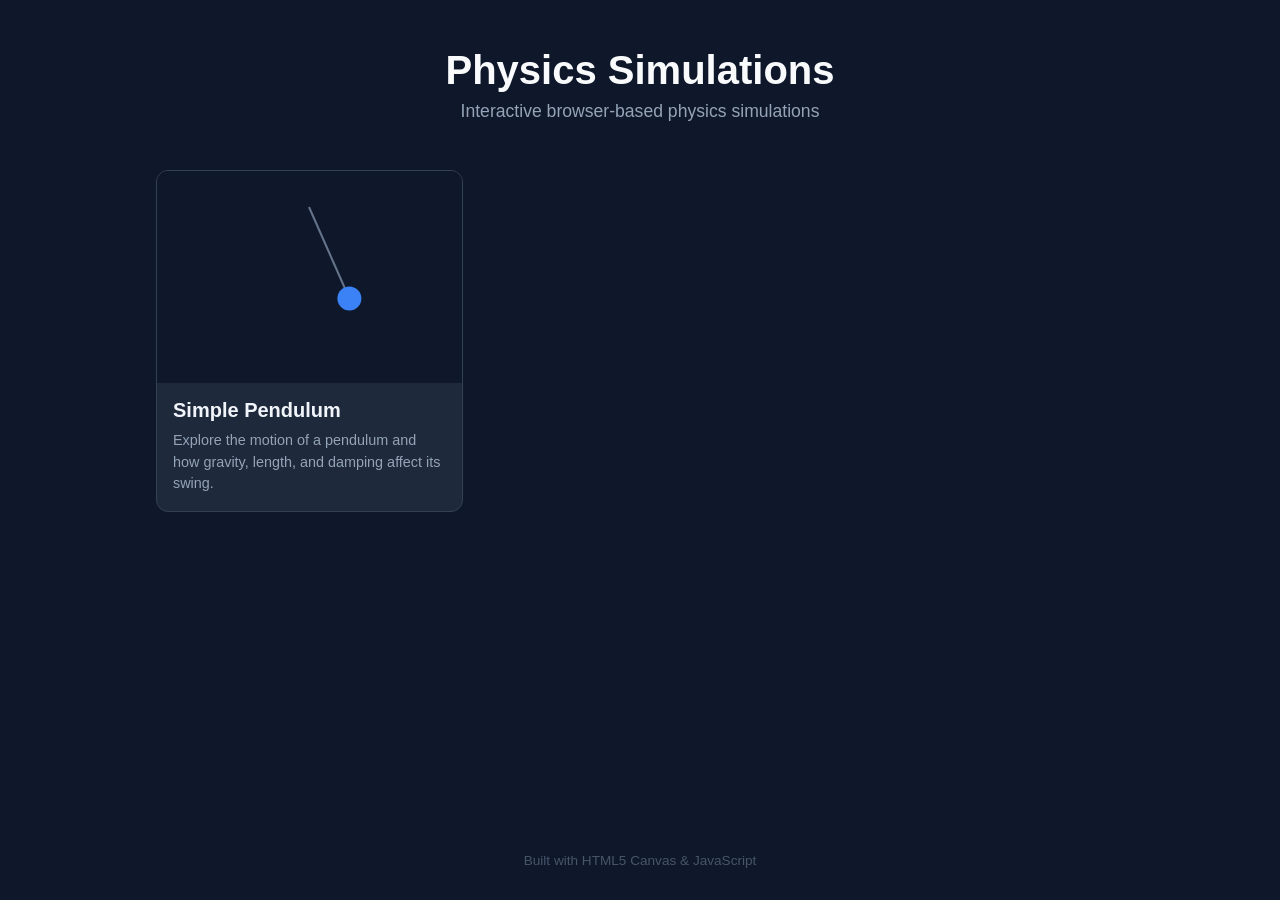
==== index.html @ bfe68112 "Set up GitHub Pages site with interactive pendulum simulation - Landing page with simulation grid an" ====
<!DOCTYPE html>
<html lang="en">
<head>
    <meta charset="UTF-8">
    <meta name="viewport" content="width=device-width, initial-scale=1.0">
    <title>Physics Simulations</title>
    <link rel="stylesheet" href="style.css">
</head>
<body>
    <header>
        <h1>Physics Simulations</h1>
        <p>Interactive browser-based physics simulations</p>
    </header>
    <main>
        <section class="simulations-grid">
            <a href="simulations/pendulum/index.html" class="sim-card">
                <div class="sim-preview">
                    <canvas id="pendulum-preview" width="280" height="180"></canvas>
                </div>
                <h2>Simple Pendulum</h2>
                <p>Explore the motion of a pendulum and how gravity, length, and damping affect its swing.</p>
            </a>
        </section>
    </main>
    <footer>
        <p>Built with HTML5 Canvas &amp; JavaScript</p>
    </footer>

    <script>
        // Tiny animated preview for the pendulum card
        (function() {
            const canvas = document.getElementById('pendulum-preview');
            if (!canvas) return;
            const ctx = canvas.getContext('2d');
            const cx = canvas.width / 2;
            const cy = 20;
            const len = 100;
            let angle = Math.PI / 4;
            let angVel = 0;
            const g = 9.81;
            const dt = 0.05;

            function draw() {
                ctx.clearRect(0, 0, canvas.width, canvas.height);
                const x = cx + len * Math.sin(angle);
                const y = cy + len * Math.cos(angle);

                ctx.strokeStyle = '#64748b';
                ctx.lineWidth = 2;
                ctx.beginPath();
                ctx.moveTo(cx, cy);
                ctx.lineTo(x, y);
                ctx.stroke();

                ctx.fillStyle = '#3b82f6';
                ctx.beginPath();
                ctx.arc(x, y, 12, 0, Math.PI * 2);
                ctx.fill();

                angVel += (-g / len) * Math.sin(angle) * dt;
                angVel *= 0.999;
                angle += angVel * dt;

                requestAnimationFrame(draw);
            }
            draw();
        })();
    </script>
</body>
</html>
---- style.css ----
* {
    margin: 0;
    padding: 0;
    box-sizing: border-box;
}

body {
    font-family: -apple-system, BlinkMacSystemFont, 'Segoe UI', Roboto, sans-serif;
    background: #0f172a;
    color: #e2e8f0;
    min-height: 100vh;
    display: flex;
    flex-direction: column;
}

header {
    text-align: center;
    padding: 3rem 1rem 2rem;
}

header h1 {
    font-size: 2.5rem;
    font-weight: 700;
    color: #f8fafc;
    margin-bottom: 0.5rem;
}

header p {
    font-size: 1.1rem;
    color: #94a3b8;
}

main {
    flex: 1;
    max-width: 1000px;
    margin: 0 auto;
    padding: 1rem;
    width: 100%;
}

.simulations-grid {
    display: grid;
    grid-template-columns: repeat(auto-fill, minmax(300px, 1fr));
    gap: 1.5rem;
}

.sim-card {
    background: #1e293b;
    border: 1px solid #334155;
    border-radius: 12px;
    overflow: hidden;
    text-decoration: none;
    color: inherit;
    transition: transform 0.2s, border-color 0.2s;
}

.sim-card:hover {
    transform: translateY(-4px);
    border-color: #3b82f6;
}

.sim-preview {
    background: #0f172a;
    display: flex;
    align-items: center;
    justify-content: center;
    padding: 1rem;
}

.sim-preview canvas {
    display: block;
}

.sim-card h2 {
    font-size: 1.25rem;
    padding: 1rem 1rem 0.5rem;
    color: #f1f5f9;
}

.sim-card p {
    font-size: 0.9rem;
    padding: 0 1rem 1rem;
    color: #94a3b8;
    line-height: 1.5;
}

footer {
    text-align: center;
    padding: 2rem 1rem;
    color: #475569;
    font-size: 0.85rem;
}

/* Shared layout for individual simulation pages */
.sim-page {
    display: flex;
    flex-direction: column;
    min-height: 100vh;
}

.sim-page header {
    padding: 1.5rem 1rem;
    display: flex;
    align-items: center;
    gap: 1rem;
}

.sim-page header h1 {
    font-size: 1.5rem;
}

.back-link {
    color: #94a3b8;
    text-decoration: none;
    font-size: 0.9rem;
    border: 1px solid #334155;
    padding: 0.4rem 0.8rem;
    border-radius: 6px;
    transition: border-color 0.2s;
    white-space: nowrap;
}

.back-link:hover {
    border-color: #3b82f6;
    color: #e2e8f0;
}

.sim-container {
    flex: 1;
    display: flex;
    flex-direction: column;
    align-items: center;
    padding: 0 1rem 2rem;
    gap: 1.5rem;
}

.sim-container canvas {
    border: 1px solid #334155;
    border-radius: 8px;
    max-width: 100%;
}

.controls {
    display: flex;
    flex-wrap: wrap;
    gap: 1.5rem;
    justify-content: center;
    background: #1e293b;
    padding: 1.25rem;
    border-radius: 10px;
    border: 1px solid #334155;
}

.control-group {
    display: flex;
    flex-direction: column;
    gap: 0.3rem;
}

.control-group label {
    font-size: 0.8rem;
    color: #94a3b8;
    text-transform: uppercase;
    letter-spacing: 0.05em;
}

.control-group span {
    font-size: 0.85rem;
    color: #cbd5e1;
    text-align: center;
}

input[type="range"] {
    accent-color: #3b82f6;
    width: 140px;
}

button {
    background: #3b82f6;
    color: #fff;
    border: none;
    padding: 0.5rem 1.25rem;
    border-radius: 6px;
    cursor: pointer;
    font-size: 0.9rem;
    transition: background 0.2s;
    align-self: center;
}

button:hover {
    background: #2563eb;
}
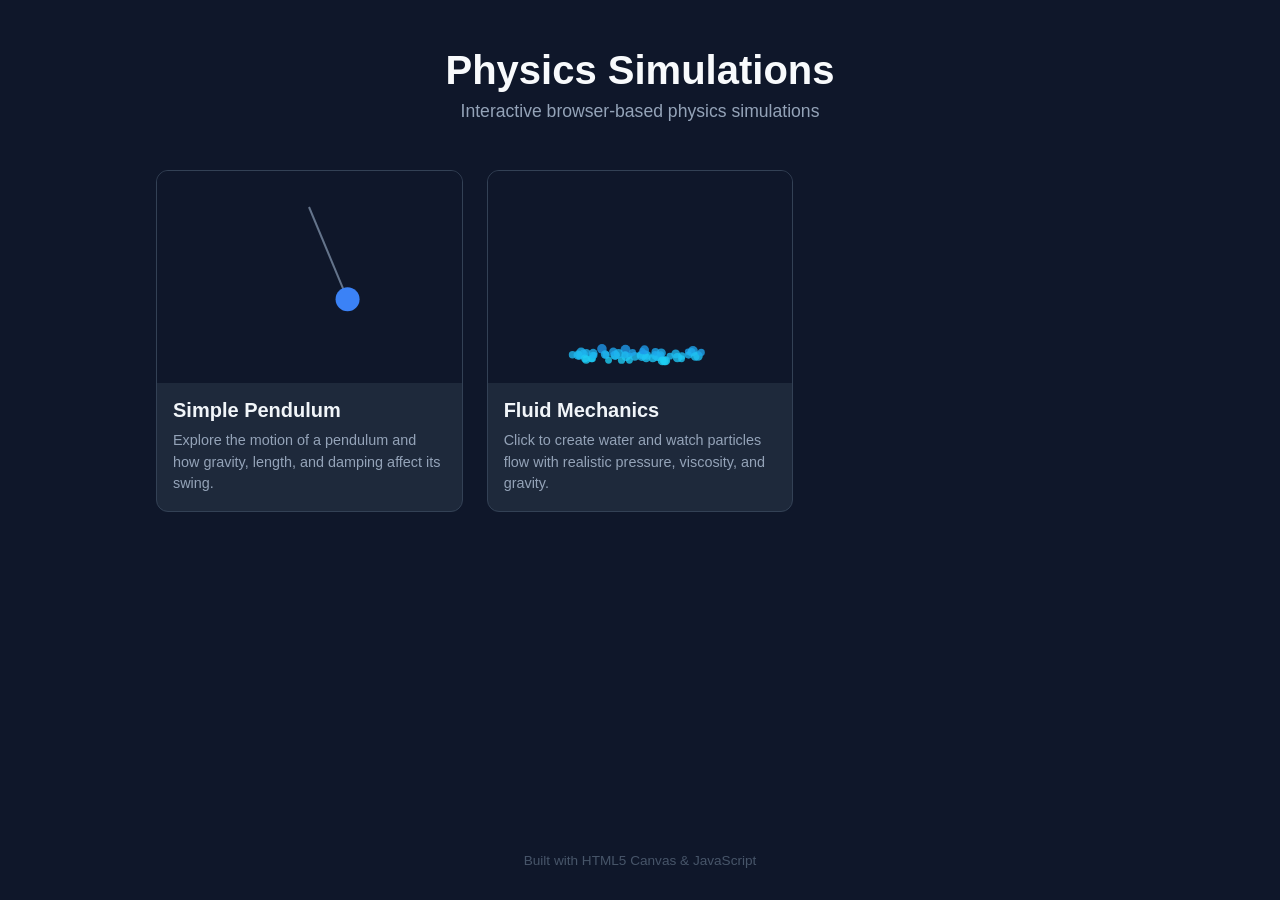
==== commit 4d4253f8: "Add interactive fluid mechanics simulation Particle-based fluid simulation using SPH-inspired pressu" ====
--- a/index.html
+++ b/index.html
@@ -19,6 +19,13 @@
                 </div>
                 <h2>Simple Pendulum</h2>
                 <p>Explore the motion of a pendulum and how gravity, length, and damping affect its swing.</p>
+            </a>
+            <a href="simulations/fluid/index.html" class="sim-card">
+                <div class="sim-preview">
+                    <canvas id="fluid-preview" width="280" height="180"></canvas>
+                </div>
+                <h2>Fluid Mechanics</h2>
+                <p>Click to create water and watch particles flow with realistic pressure, viscosity, and gravity.</p>
             </a>
         </section>
     </main>
@@ -65,6 +72,46 @@
             }
             draw();
         })();
+    // Tiny animated preview for the fluid card
+        (function() {
+            const canvas = document.getElementById('fluid-preview');
+            if (!canvas) return;
+            const ctx = canvas.getContext('2d');
+            const drops = [];
+            const W = canvas.width, H = canvas.height;
+
+            for (let i = 0; i < 60; i++) {
+                drops.push({
+                    x: 80 + Math.random() * 120,
+                    y: 20 + Math.random() * 40,
+                    vx: (Math.random() - 0.5) * 20,
+                    vy: Math.random() * 10,
+                    r: 3 + Math.random() * 2
+                });
+            }
+
+            function draw() {
+                ctx.clearRect(0, 0, W, H);
+                for (const d of drops) {
+                    d.vy += 4 * 0.016 * 60;
+                    d.x += d.vx * 0.016;
+                    d.y += d.vy * 0.016;
+                    if (d.y > H - d.r) { d.y = H - d.r; d.vy *= -0.4; d.vx *= 0.95; }
+                    if (d.x < d.r) { d.x = d.r; d.vx *= -0.5; }
+                    if (d.x > W - d.r) { d.x = W - d.r; d.vx *= -0.5; }
+                    const speed = Math.sqrt(d.vx * d.vx + d.vy * d.vy);
+                    const t = Math.min(speed / 150, 1);
+                    const g = Math.floor(100 + t * 155);
+                    const b = Math.floor(220 + t * 35);
+                    ctx.fillStyle = `rgba(30,${g},${b},0.8)`;
+                    ctx.beginPath();
+                    ctx.arc(d.x, d.y, d.r, 0, Math.PI * 2);
+                    ctx.fill();
+                }
+                requestAnimationFrame(draw);
+            }
+            draw();
+        })();
     </script>
 </body>
 </html>
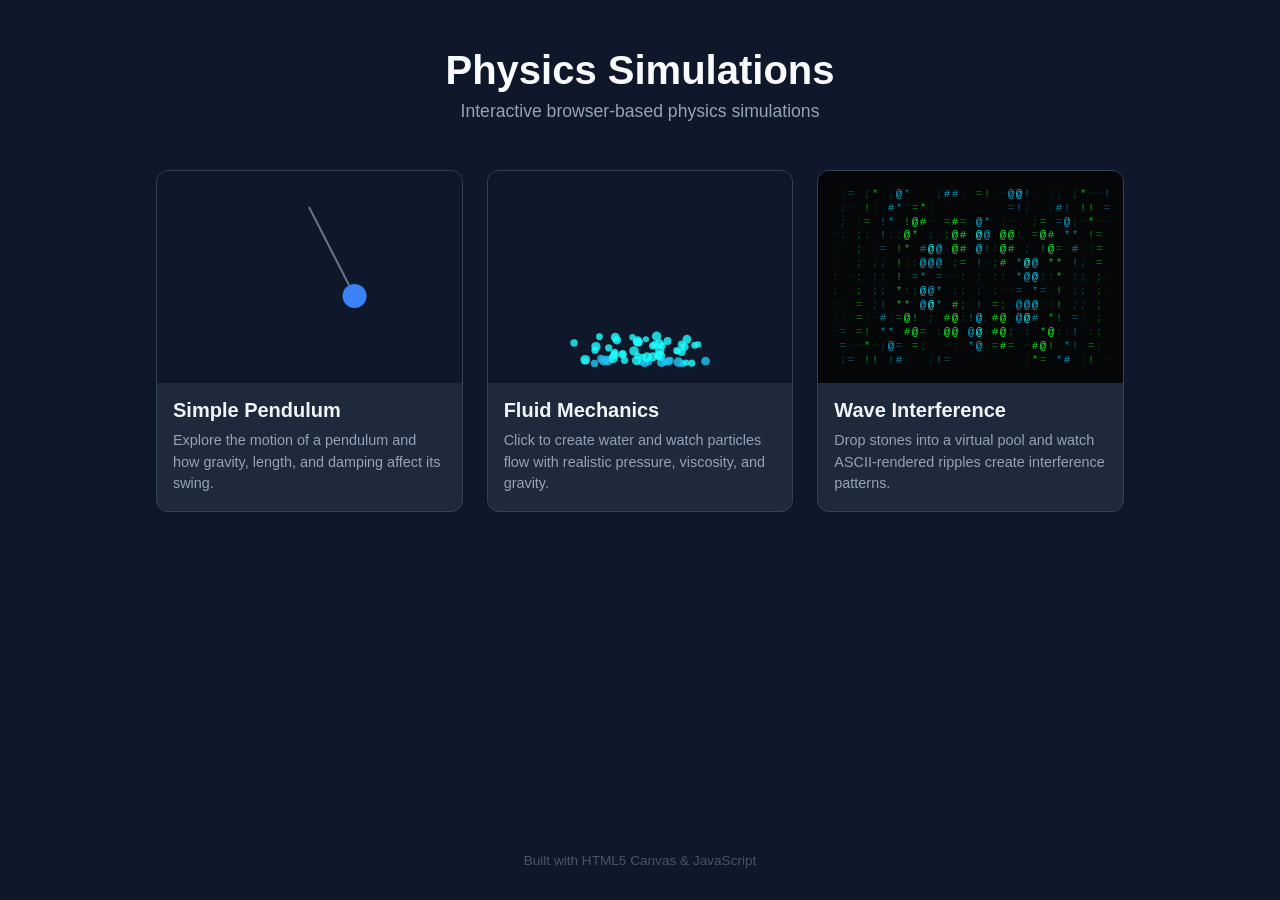
==== commit 5e824a03: "Add ASCII wave interference simulation Interactive 2D wave equation simulation rendered entirely wit" ====
--- a/index.html
+++ b/index.html
@@ -26,6 +26,13 @@
                 </div>
                 <h2>Fluid Mechanics</h2>
                 <p>Click to create water and watch particles flow with realistic pressure, viscosity, and gravity.</p>
+            </a>
+            <a href="simulations/waves/index.html" class="sim-card">
+                <div class="sim-preview" style="background:#050608">
+                    <canvas id="waves-preview" width="280" height="180"></canvas>
+                </div>
+                <h2>Wave Interference</h2>
+                <p>Drop stones into a virtual pool and watch ASCII-rendered ripples create interference patterns.</p>
             </a>
         </section>
     </main>
@@ -112,6 +119,51 @@
             }
             draw();
         })();
+    // Tiny animated preview for the wave card
+        (function() {
+            const canvas = document.getElementById('waves-preview');
+            if (!canvas) return;
+            const ctx = canvas.getContext('2d');
+            const W = canvas.width, H = canvas.height;
+            const CHARS = ' .,-~:;=!*#@';
+            const cols = 35, rows = 13;
+            const cw = W / cols, ch = H / rows;
+            const fontSize = (ch * 0.8) | 0;
+            let t = 0;
+
+            function draw() {
+                ctx.fillStyle = '#050608';
+                ctx.fillRect(0, 0, W, H);
+                ctx.font = fontSize + 'px "Courier New",monospace';
+                ctx.textAlign = 'center';
+                ctx.textBaseline = 'middle';
+
+                for (let y = 0; y < rows; y++) {
+                    for (let x = 0; x < cols; x++) {
+                        // Two interfering circular waves
+                        const dx1 = x - 12, dy1 = y - 6;
+                        const r1 = Math.sqrt(dx1 * dx1 + dy1 * dy1);
+                        const dx2 = x - 24, dy2 = y - 7;
+                        const r2 = Math.sqrt(dx2 * dx2 + dy2 * dy2);
+                        const wave = Math.sin(r1 * 1.2 - t * 0.06) * Math.exp(-r1 * 0.06)
+                                   + Math.sin(r2 * 1.2 - t * 0.06) * Math.exp(-r2 * 0.06);
+                        const absW = Math.abs(wave);
+                        const ci = Math.min((absW * 11 + 0.5) | 0, 11);
+                        if (ci === 0) continue;
+                        const s = absW, s2 = s * s;
+                        if (wave > 0) {
+                            ctx.fillStyle = 'rgb(' + ((s2 * 20) | 0) + ',' + ((s * 55 + s2 * 200) | 0) + ',' + ((s2 * 35) | 0) + ')';
+                        } else {
+                            ctx.fillStyle = 'rgb(' + ((s2 * 15) | 0) + ',' + ((s * 40 + s2 * 135) | 0) + ',' + ((s * 50 + s2 * 165) | 0) + ')';
+                        }
+                        ctx.fillText(CHARS[ci], x * cw + cw * 0.5, y * ch + ch * 0.5);
+                    }
+                }
+                t++;
+                requestAnimationFrame(draw);
+            }
+            draw();
+        })();
     </script>
 </body>
 </html>
